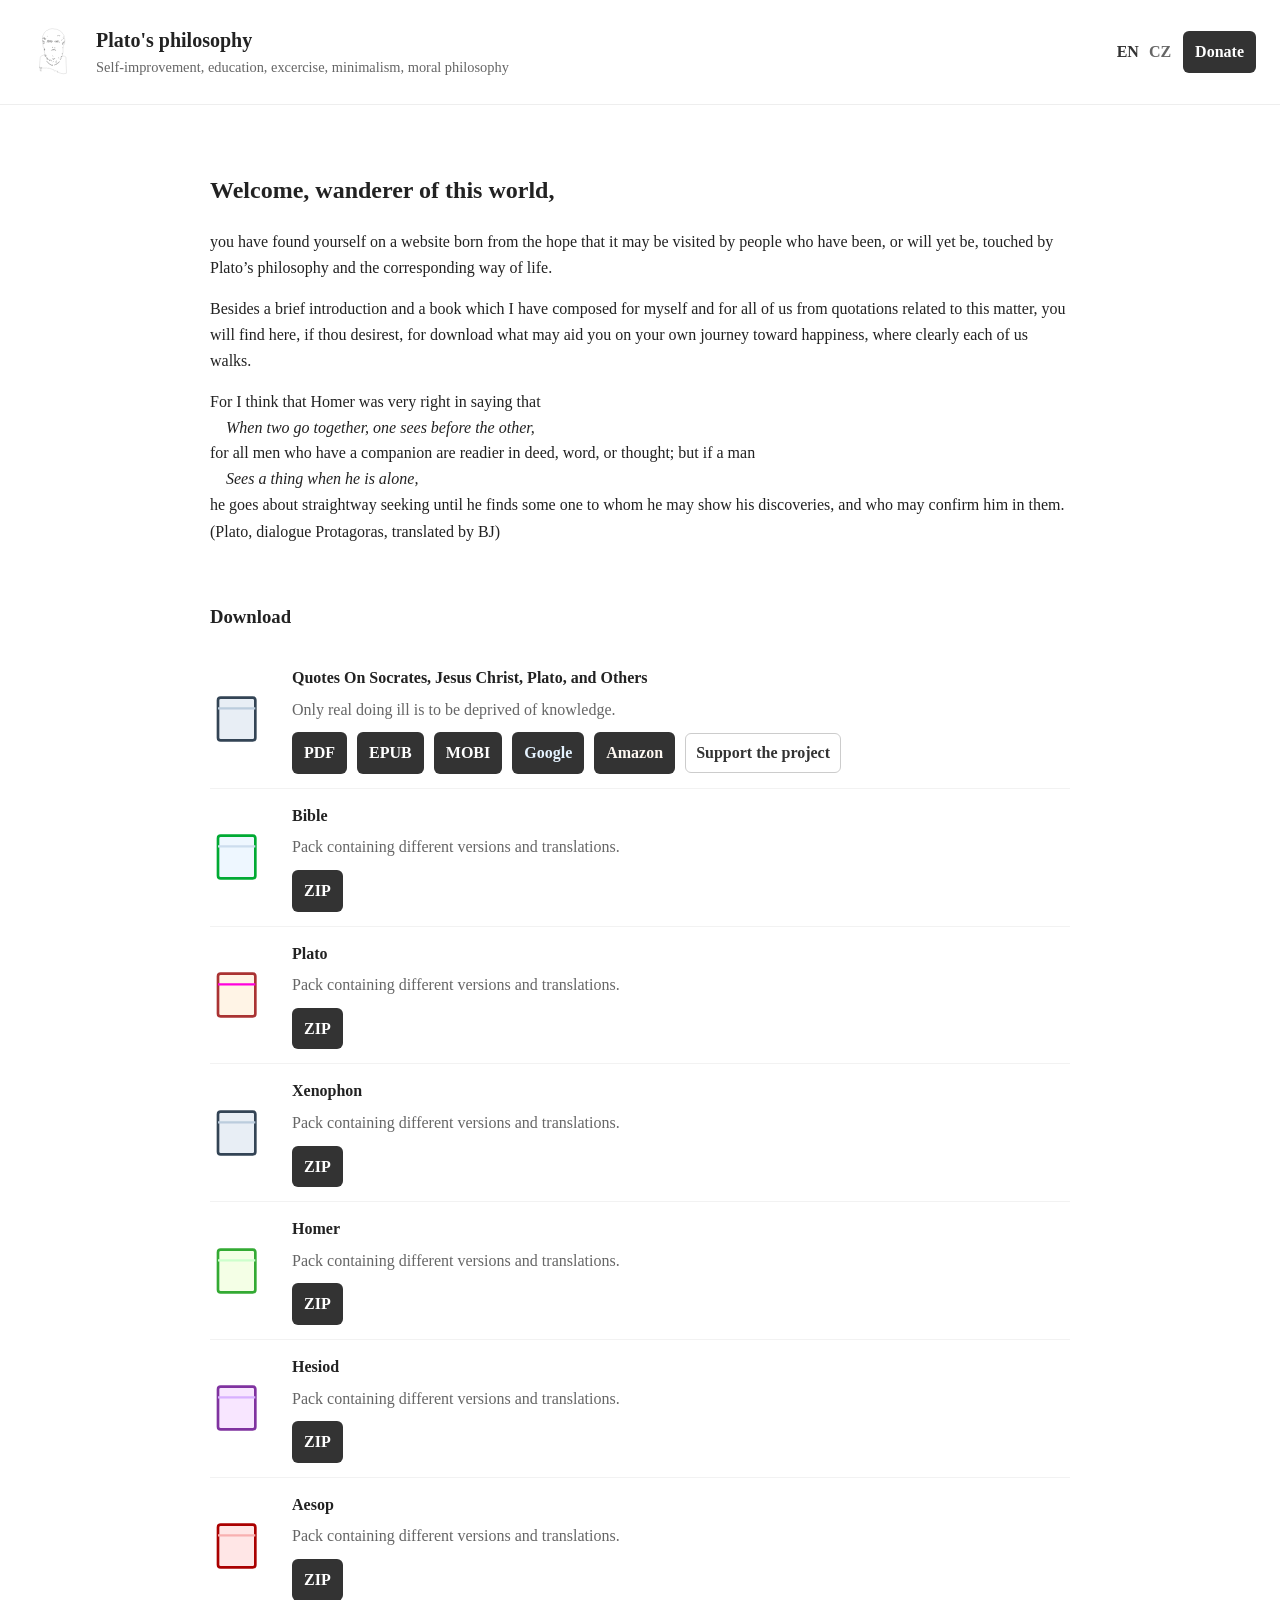
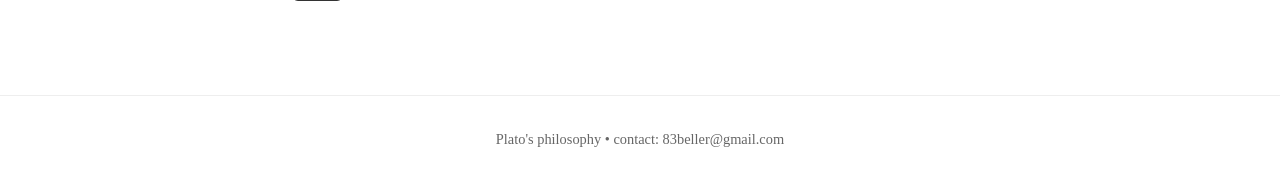
==== index.html @ 2edc49b0 "small changes, added google partner center link for book of quotes" ====
<!doctype html>
<html lang="en">
<head>
  <!-- Google tag (gtag.js) -->
  <script async src="https://www.googletagmanager.com/gtag/js?id=G-R5ME9G4DLS"></script>
  <script>
    window.dataLayer = window.dataLayer || [];
    function gtag(){dataLayer.push(arguments);}
    gtag('js', new Date());
    gtag('config', 'G-R5ME9G4DLS');
  </script>

  <meta charset="utf-8" />
  <meta name="viewport" content="width=device-width,initial-scale=1" />
  <meta name="description" content="Plato's philosophy, self-improvement, education, excercise, minimalism, moral philosophy">
  <title>Plato's philosophy and way of life</title>
  <link rel="icon" href="./favicon.svg" type="image/svg+xml">
  <link rel="stylesheet" href="index.css">
</head>
<body>


  <header class="site-header">
    <div class="brand">
      <img src="./foto/plato/in-louvre/02-56px-no-border.svg" class="logo" width="56" height="56" alt="Plato in louvre">
      <div>
        <h1>Plato's philosophy</h1>
        <p class="tag">Self-improvement, education, excercise, minimalism, moral philosophy</p>
      </div>
    </div>

    <nav class="top-right">
      <div class="lang-switch">
        <a href="index.html" class="active">EN</a>
        <a href="index-cs.html">CZ</a>
      </div>
      <a class="donate" href="donate-en.html">Donate</a>
    </nav>
  </header>


  <main class="container">

    <section class="intro">
      <h2>Welcome, wanderer of this world,</h2>
      <p>
        you have found yourself on a website born from the hope that it may be visited by people who have been, or will yet be, touched by Plato’s philosophy and the corresponding way of life.
      </p>
      <p>
        Besides a brief introduction and a book which I have composed for myself and for all of us from quotations related to this matter, you will find here, if thou desirest, for download what may aid you on your own journey toward happiness, where clearly each of us walks.
      </p>
      <p class="quote">
        For I think that Homer was very right in saying that<br>
        <span class="inner-quote">
          When two go together, one sees before the other,
        </span>
        for all men who have a companion are readier in deed, word, or thought; but if a man<br>
        <span class="inner-quote">
          Sees a thing when he is alone,
        </span>
        he goes about straightway seeking until he finds some one to whom he may show his discoveries, and who may confirm him in them.
      </p>
      <p class="signature">
        (Plato, dialogue Protagoras, translated by BJ)
      </p>
    </section>

    <section class="books">
      <h3>Download</h3>

      <article class="book">
        <svg class="book-ico" width="64" height="64" viewBox="0 0 24 24" aria-hidden="true">
          <rect x="3" y="4" width="14" height="16" rx="1" fill="#e8eef5" stroke="#345"/>
          <path d="M3 8h14" stroke="#bcd" stroke-width="0.8"/>
        </svg>
        <div class="meta">
          <h4>Quotes On Socrates, Jesus Christ, Plato, and Others</h4>
          <p>Only real doing ill is to be deprived of knowledge.</p>
          <div class="actions">
            <a class="download" href="books/en/quotes.pdf" download>PDF</a>
            <a class="download" href="books/en/quotes.epub" download>EPUB</a>
            <a class="download" href="books/en/quotes.mobi" download>MOBI</a>
            <a class="download google" href="https://play.google.com/store/books/details?id=XtoEEgAAQBAJ" target="_blank" rel="noopener noreferrer">Google</a>
            <a class="download amazon" href="https://www.amazon.com/dp/B0HGR6JM19/" target="_blank" rel="noopener noreferrer">Amazon</a>
            <a class="donate-small" href="donate-en.html" rel="noopener noreferrer">Support the project</a>
          </div>
        </div>
      </article>

      <article class="book">
        <svg class="book-ico" width="64" height="64" viewBox="0 0 24 24" aria-hidden="true">
          <rect x="3" y="4" width="14" height="16" rx="1" fill="#eef7ff" stroke="#0a3"/>
          <path d="M3 8h14" stroke="#cde" stroke-width="0.8"/>
        </svg>
        <div class="meta">
          <h4>Bible</h4>
          <p>Pack containing different versions and translations.</p>
          <div class="actions">
            <a class="download" href="books/en/bible.zip" download>ZIP</a>
          </div>
        </div>
      </article>

      <article class="book">
        <svg class="book-ico" width="64" height="64" viewBox="0 0 24 24" aria-hidden="true">
          <rect x="3" y="4" width="14" height="16" rx="1" fill="#fff4e6" stroke="#a33"/>
          <path d="M3 8h14" stroke="#f0d" stroke-width="0.8"/>
        </svg>
        <div class="meta">
          <h4>Plato</h4>
          <p>Pack containing different versions and translations.</p>
          <div class="actions">
            <a class="download" href="books/en/plato.zip" download>ZIP</a>
          </div>
        </div>
      </article>

      <article class="book">
        <svg class="book-ico" width="64" height="64" viewBox="0 0 24 24" aria-hidden="true">
          <rect x="3" y="4" width="14" height="16" rx="1" fill="#e8eef5" stroke="#345"/>
          <path d="M3 8h14" stroke="#bcd" stroke-width="0.8"/>
        </svg>
        <div class="meta">
          <h4>Xenophon</h4>
          <p>Pack containing different versions and translations.</p>
          <div class="actions">
            <a class="download" href="books/en/xenophon.zip" download>ZIP</a>
          </div>
        </div>
      </article>

      <article class="book">
        <svg class="book-ico" width="64" height="64" viewBox="0 0 24 24" aria-hidden="true">
          <rect x="3" y="4" width="14" height="16" rx="1" fill="#f4ffe6" stroke="#3a3"/>
          <path d="M3 8h14" stroke="#cfc" stroke-width="0.8"/>
        </svg>
        <div class="meta">
          <h4>Homer</h4>
          <p>Pack containing different versions and translations.</p>
          <div class="actions">
            <a class="download" href="books/en/homer.zip" download>ZIP</a>
          </div>
        </div>
      </article>

      <article class="book">
        <svg class="book-ico" width="64" height="64" viewBox="0 0 24 24" aria-hidden="true">
          <rect x="3" y="4" width="14" height="16" rx="1" fill="#f8e6ff" stroke="#8033a0"/>
          <path d="M3 8h14" stroke="#d8b0ff" stroke-width="0.8"/>
        </svg>
        <div class="meta">
          <h4>Hesiod</h4>
          <p>Pack containing different versions and translations.</p>
          <div class="actions">
            <a class="download" href="books/en/hesiod.zip" download>ZIP</a>
          </div>
        </div>
      </article>

      <article class="book">
        <svg class="book-ico" width="64" height="64" viewBox="0 0 24 24" aria-hidden="true">
          <rect x="3" y="4" width="14" height="16" rx="1" fill="#ffe6e6" stroke="#a00"/>
          <path d="M3 8h14" stroke="#f8b0b0" stroke-width="0.8"/>
        </svg>
        <div class="meta">
          <h4>Aesop</h4>
          <p>Pack containing different versions and translations.</p>
          <div class="actions">
            <a class="download" href="books/en/aesop.zip" download>ZIP</a>
          </div>
        </div>
      </article>

    </section>

  </main>


  <footer class="site-footer">
    <p>Plato's philosophy • contact: 83beller&#64;gmail&#46;com</p>
  </footer>


</body>
</html>
---- index.css ----
:root {
  --bg: #fff;
  --text: #222;
  --muted: #666;
  --accent: #333;
  --maxw: 900px;
  font-family: "Georgia", serif;
  color-scheme: light;
}

* {
  box-sizing: border-box;
}

body {
  margin: 0;
  background: var(--bg);
  color: var(--text);
  line-height: 1.6;
}

.site-header {
  display: flex;
  justify-content: space-between;
  align-items: center;
  padding: 24px;
  border-bottom: 1px solid #eee;
}

.brand {
  display: flex;
  gap: 16px;
  align-items: center;
}

.brand h1 {
  margin: 0;
  font-size: 1.25rem;
}

.brand .tag {
  margin: 0;
  color: var(--muted);
  font-size: 0.9rem;
}

.logo {
  flex: 0 0 56px;
}

.top-right {
  display: flex;
  align-items: center;
  gap: 12px;
}

.lang-switch a {
  margin-left: 6px;
  text-decoration: none;
  color: var(--muted);
  font-weight: 600;
}

.lang-switch a.active {
  color: var(--accent);
}

.donate {
  padding: 8px 12px;
  background: #333;
  color: #fff;
  text-decoration: none;
  border-radius: 6px;
  font-weight: 700;
}

.home-link {
  padding: 8px 12px;
  background: #333;
  color: white;
  text-decoration: none;
  border-radius: 6px;
  font-weight: 700;
}

.container {
  max-width: var(--maxw);
  margin: 36px auto;
  padding: 30px 20px 0;
}

.intro h2 {
  margin-top: 0;
  font-family: Georgia, serif;
}

.books {
  margin-top: 58px;
}

.book {
  display: flex;
  gap: 18px;
  align-items: center;
  padding: 14px 0;
  border-top: 1px solid #f2f2f2;
}

.book:first-of-type {
  border-top: none;
}

.book-ico {
  flex: 0 0 64px;
}

.meta h4 {
  margin: 0 0 6px 0;
}

.meta p {
  margin: 0 0 10px 0;
  color: var(--muted);
}

.actions {
  display: flex;
  gap: 10px;
  align-items: center;
  flex-wrap: wrap;
}

.download {
  display: inline-block;
  padding: 8px 12px;
  background: #333;
  color: #fff;
  text-decoration: none;
  border-radius: 6px;
  font-weight: 700;
}

.download.google {
  color: #E5F3FF;
}
.download.google:hover {
  color: #5A94E6;
}

.download.amazon {
  color: #FFF9F2;
}
.download.amazon:hover {
  color: #FF7A26;
}

.donate-small {
  display: inline-block;
  padding: 6px 10px;
  background: #fdfdfd transparent;
  border: 1px solid #ccc;
  color: #333;
  text-decoration: none;
  border-radius: 6px;
  font-weight: 700;
}
.donate-small:hover {
  transition: box-shadow 0.3s linear;
  box-shadow:
    0 0 5px 5px rgba(220, 220, 220, 0.45)
}

.site-footer {
  border-top: 1px solid #eee;
  margin-top: 80px;
  padding: 18px;
  text-align: center;
  color: var(--muted);
  font-size: 0.9rem;
}

.quote {
  margin-bottom: 0.1rem;
}

.quote > .inner-quote {
  display: block;
  margin-left: 1rem;
  font-style: italic;
}

.quote + .signature {
  margin-top: 0rem;
}

@media (max-width: 640px) {
  .book {
    gap: 12px;
  }

  .brand h1 {
    font-size: 1rem;
  }
}

@media (max-width: 340px) {
  .book-ico {display: none}
}
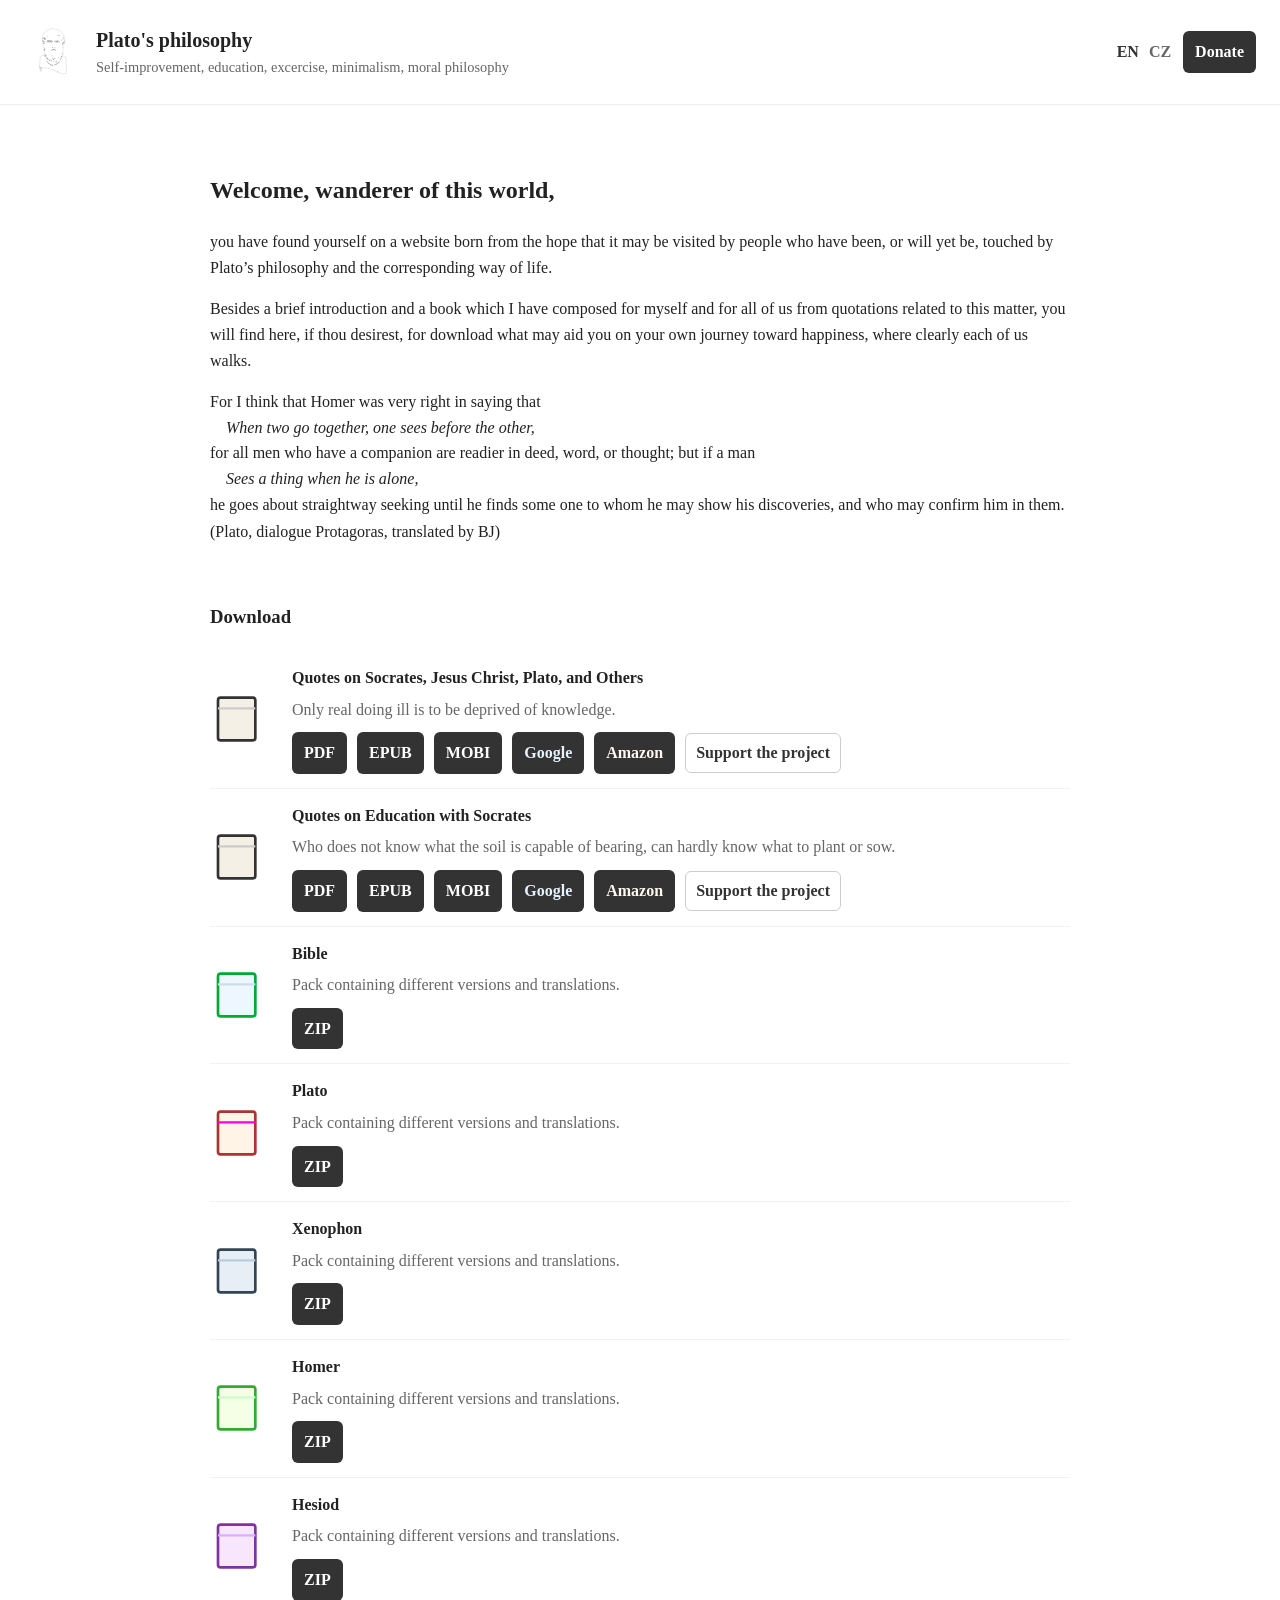
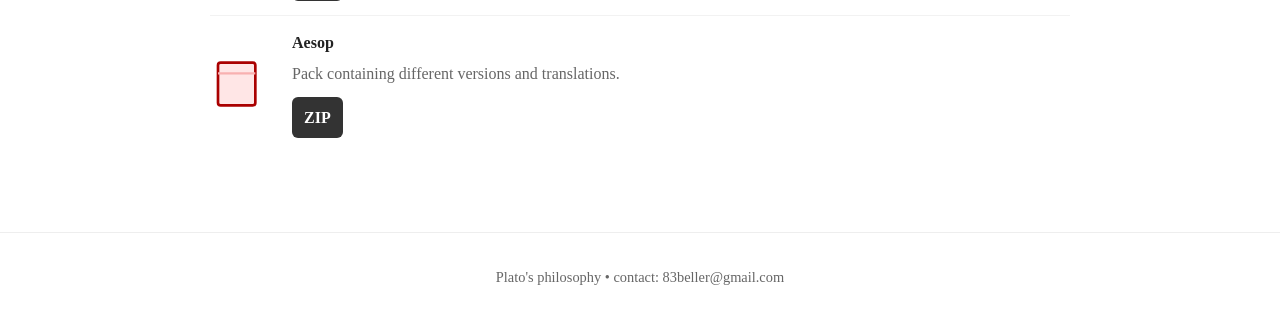
==== commit cbd0a55c: "quotes 2 book added" ====
--- a/index.html
+++ b/index.html
@@ -70,16 +70,16 @@
 
       <article class="book">
         <svg class="book-ico" width="64" height="64" viewBox="0 0 24 24" aria-hidden="true">
-          <rect x="3" y="4" width="14" height="16" rx="1" fill="#e8eef5" stroke="#345"/>
-          <path d="M3 8h14" stroke="#bcd" stroke-width="0.8"/>
-        </svg>
-        <div class="meta">
-          <h4>Quotes On Socrates, Jesus Christ, Plato, and Others</h4>
+          <rect x="3" y="4" width="14" height="16" rx="1" fill="#f5f0e6" stroke="#333"/>
+          <path d="M3 8h14" stroke="#ccc" stroke-width="0.8"/>
+        </svg>
+        <div class="meta">
+          <h4>Quotes on Socrates, Jesus Christ, Plato, and Others</h4>
           <p>Only real doing ill is to be deprived of knowledge.</p>
           <div class="actions">
-            <a class="download" href="books/en/quotes.pdf" download>PDF</a>
-            <a class="download" href="books/en/quotes.epub" download>EPUB</a>
-            <a class="download" href="books/en/quotes.mobi" download>MOBI</a>
+            <a class="download" href="books/en/quotes_1.pdf" download>PDF</a>
+            <a class="download" href="books/en/quotes_1.epub" download>EPUB</a>
+            <a class="download" href="books/en/quotes_1.mobi" download>MOBI</a>
             <a class="download google" href="https://play.google.com/store/books/details?id=XtoEEgAAQBAJ" target="_blank" rel="noopener noreferrer">Google</a>
             <a class="download amazon" href="https://www.amazon.com/dp/B0HGR6JM19/" target="_blank" rel="noopener noreferrer">Amazon</a>
             <a class="donate-small" href="donate-en.html" rel="noopener noreferrer">Support the project</a>
@@ -89,6 +89,25 @@
 
       <article class="book">
         <svg class="book-ico" width="64" height="64" viewBox="0 0 24 24" aria-hidden="true">
+          <rect x="3" y="4" width="14" height="16" rx="1" fill="#f5f0e6" stroke="#333"/>
+          <path d="M3 8h14" stroke="#ccc" stroke-width="0.8"/>
+        </svg>
+        <div class="meta">
+          <h4>Quotes on Education with Socrates</h4>
+          <p>Who does not know what the soil is capable of bearing, can hardly know what to plant or sow.</p>
+          <div class="actions">
+            <a class="download" href="books/en/quotes_2.pdf" download>PDF</a>
+            <a class="download" href="books/en/quotes_2.epub" download>EPUB</a>
+            <a class="download" href="books/en/quotes_2.mobi" download>MOBI</a>
+            <a class="download google" href="https://play.google.com/store/books/details?id=lwAWEgAAQBAJ" target="_blank" rel="noopener noreferrer">Google</a>
+            <a class="download amazon" href="" target="_blank" rel="noopener noreferrer">Amazon</a>
+            <a class="donate-small" href="donate-en.html" rel="noopener noreferrer">Support the project</a>
+          </div>
+        </div>
+      </article>
+
+      <article class="book">
+        <svg class="book-ico" width="64" height="64" viewBox="0 0 24 24" aria-hidden="true">
           <rect x="3" y="4" width="14" height="16" rx="1" fill="#eef7ff" stroke="#0a3"/>
           <path d="M3 8h14" stroke="#cde" stroke-width="0.8"/>
         </svg>
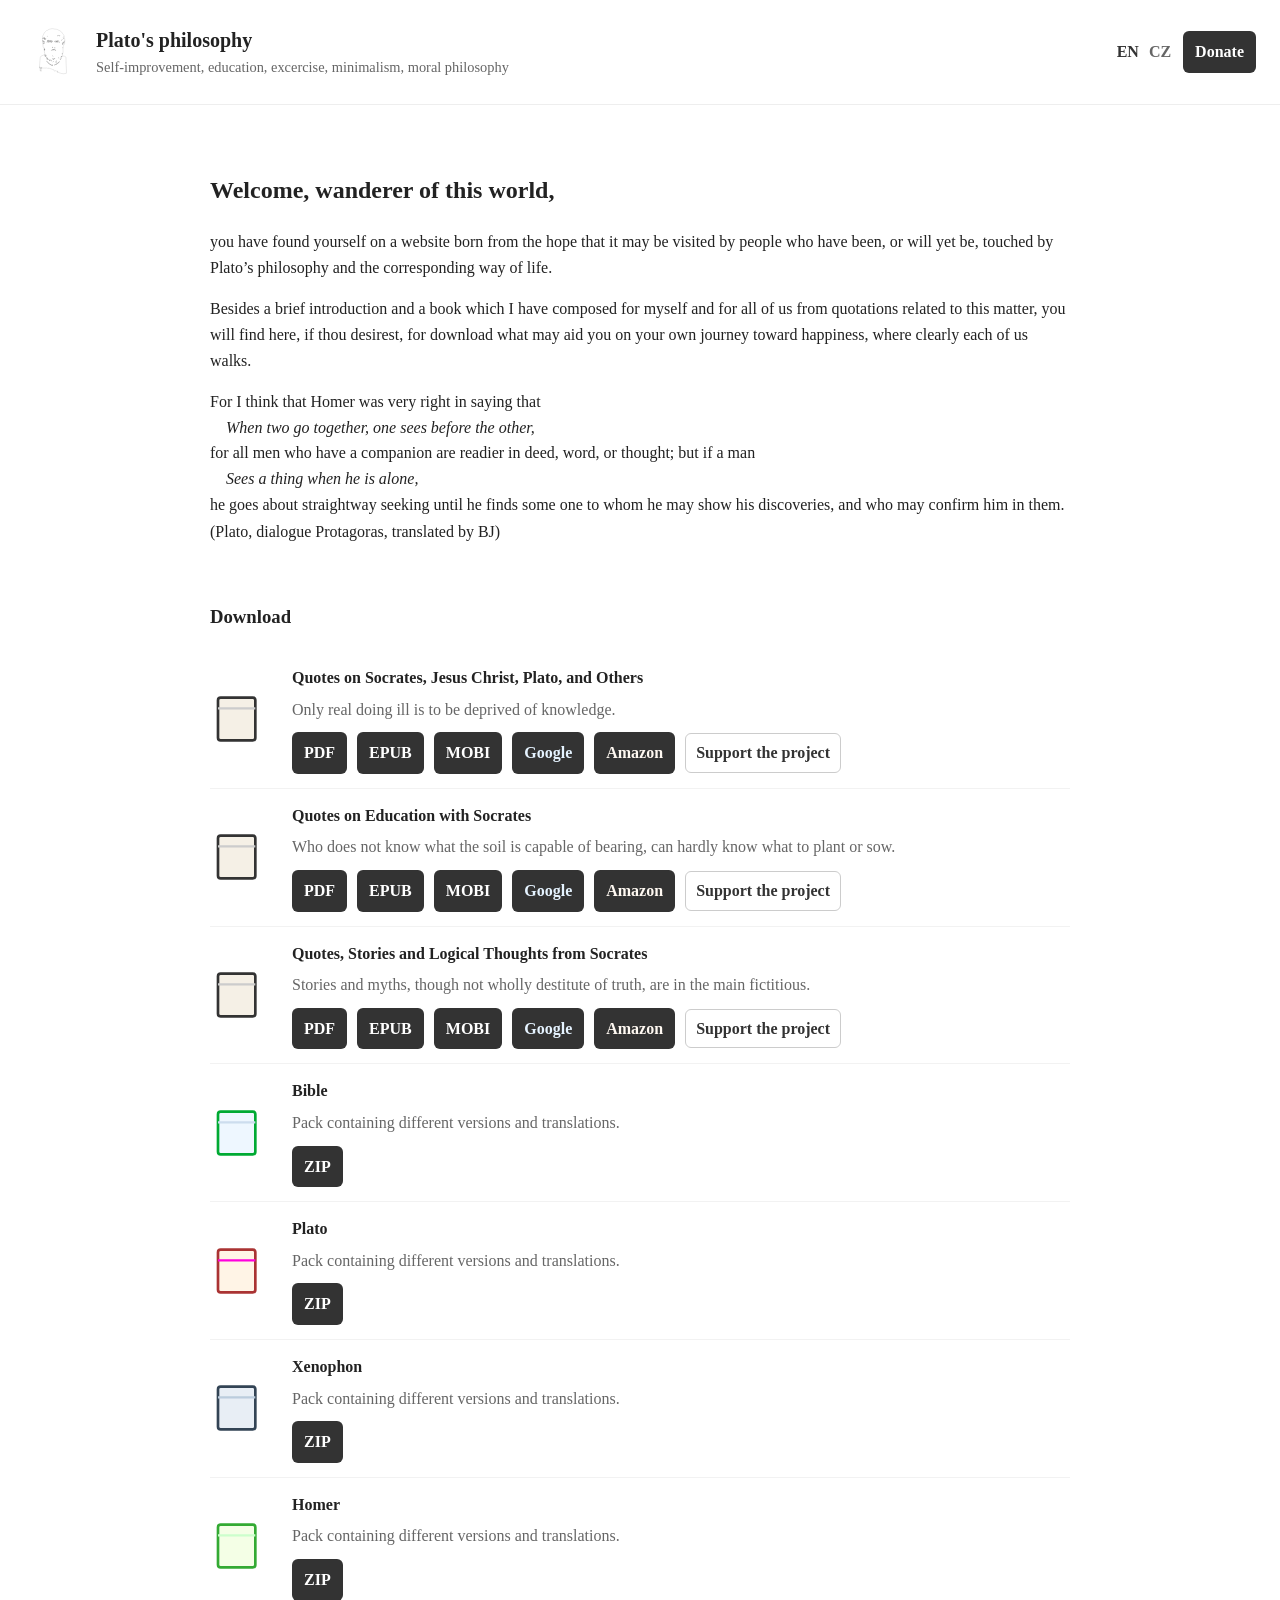
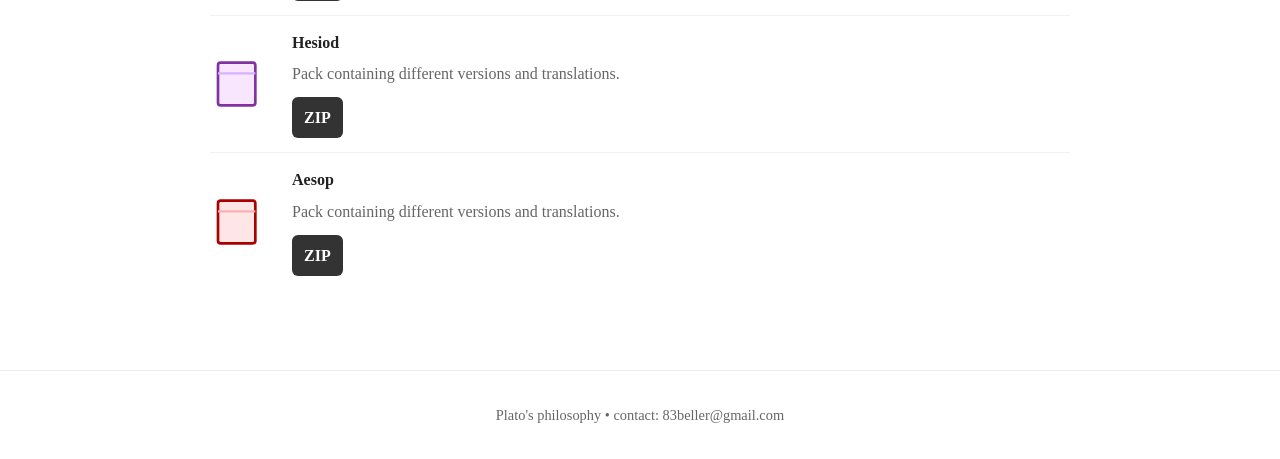
==== commit 2c222723: "book 3 of quotes added" ====
--- a/index.html
+++ b/index.html
@@ -81,7 +81,7 @@
             <a class="download" href="books/en/quotes_1.epub" download>EPUB</a>
             <a class="download" href="books/en/quotes_1.mobi" download>MOBI</a>
             <a class="download google" href="https://play.google.com/store/books/details?id=XtoEEgAAQBAJ" target="_blank" rel="noopener noreferrer">Google</a>
-            <a class="download amazon" href="https://www.amazon.com/dp/B0HGR6JM19/" target="_blank" rel="noopener noreferrer">Amazon</a>
+            <a class="download amazon" href="https://www.amazon.com/dp/B0HGR6JM19" target="_blank" rel="noopener noreferrer">Amazon</a>
             <a class="donate-small" href="donate-en.html" rel="noopener noreferrer">Support the project</a>
           </div>
         </div>
@@ -100,6 +100,25 @@
             <a class="download" href="books/en/quotes_2.epub" download>EPUB</a>
             <a class="download" href="books/en/quotes_2.mobi" download>MOBI</a>
             <a class="download google" href="https://play.google.com/store/books/details?id=lwAWEgAAQBAJ" target="_blank" rel="noopener noreferrer">Google</a>
+            <a class="download amazon" href="https://www.amazon.com/dp/B0HM11CRM6" target="_blank" rel="noopener noreferrer">Amazon</a>
+            <a class="donate-small" href="donate-en.html" rel="noopener noreferrer">Support the project</a>
+          </div>
+        </div>
+      </article>
+
+      <article class="book">
+        <svg class="book-ico" width="64" height="64" viewBox="0 0 24 24" aria-hidden="true">
+          <rect x="3" y="4" width="14" height="16" rx="1" fill="#f5f0e6" stroke="#333"/>
+          <path d="M3 8h14" stroke="#ccc" stroke-width="0.8"/>
+        </svg>
+        <div class="meta">
+          <h4>Quotes, Stories and Logical Thoughts from Socrates</h4>
+          <p>Stories and myths, though not wholly destitute of truth, are in the main fictitious.</p>
+          <div class="actions">
+            <a class="download" href="books/en/quotes_3.pdf" download>PDF</a>
+            <a class="download" href="books/en/quotes_3.epub" download>EPUB</a>
+            <a class="download" href="books/en/quotes_3.mobi" download>MOBI</a>
+            <a class="download google" href="" target="_blank" rel="noopener noreferrer">Google</a>
             <a class="download amazon" href="" target="_blank" rel="noopener noreferrer">Amazon</a>
             <a class="donate-small" href="donate-en.html" rel="noopener noreferrer">Support the project</a>
           </div>
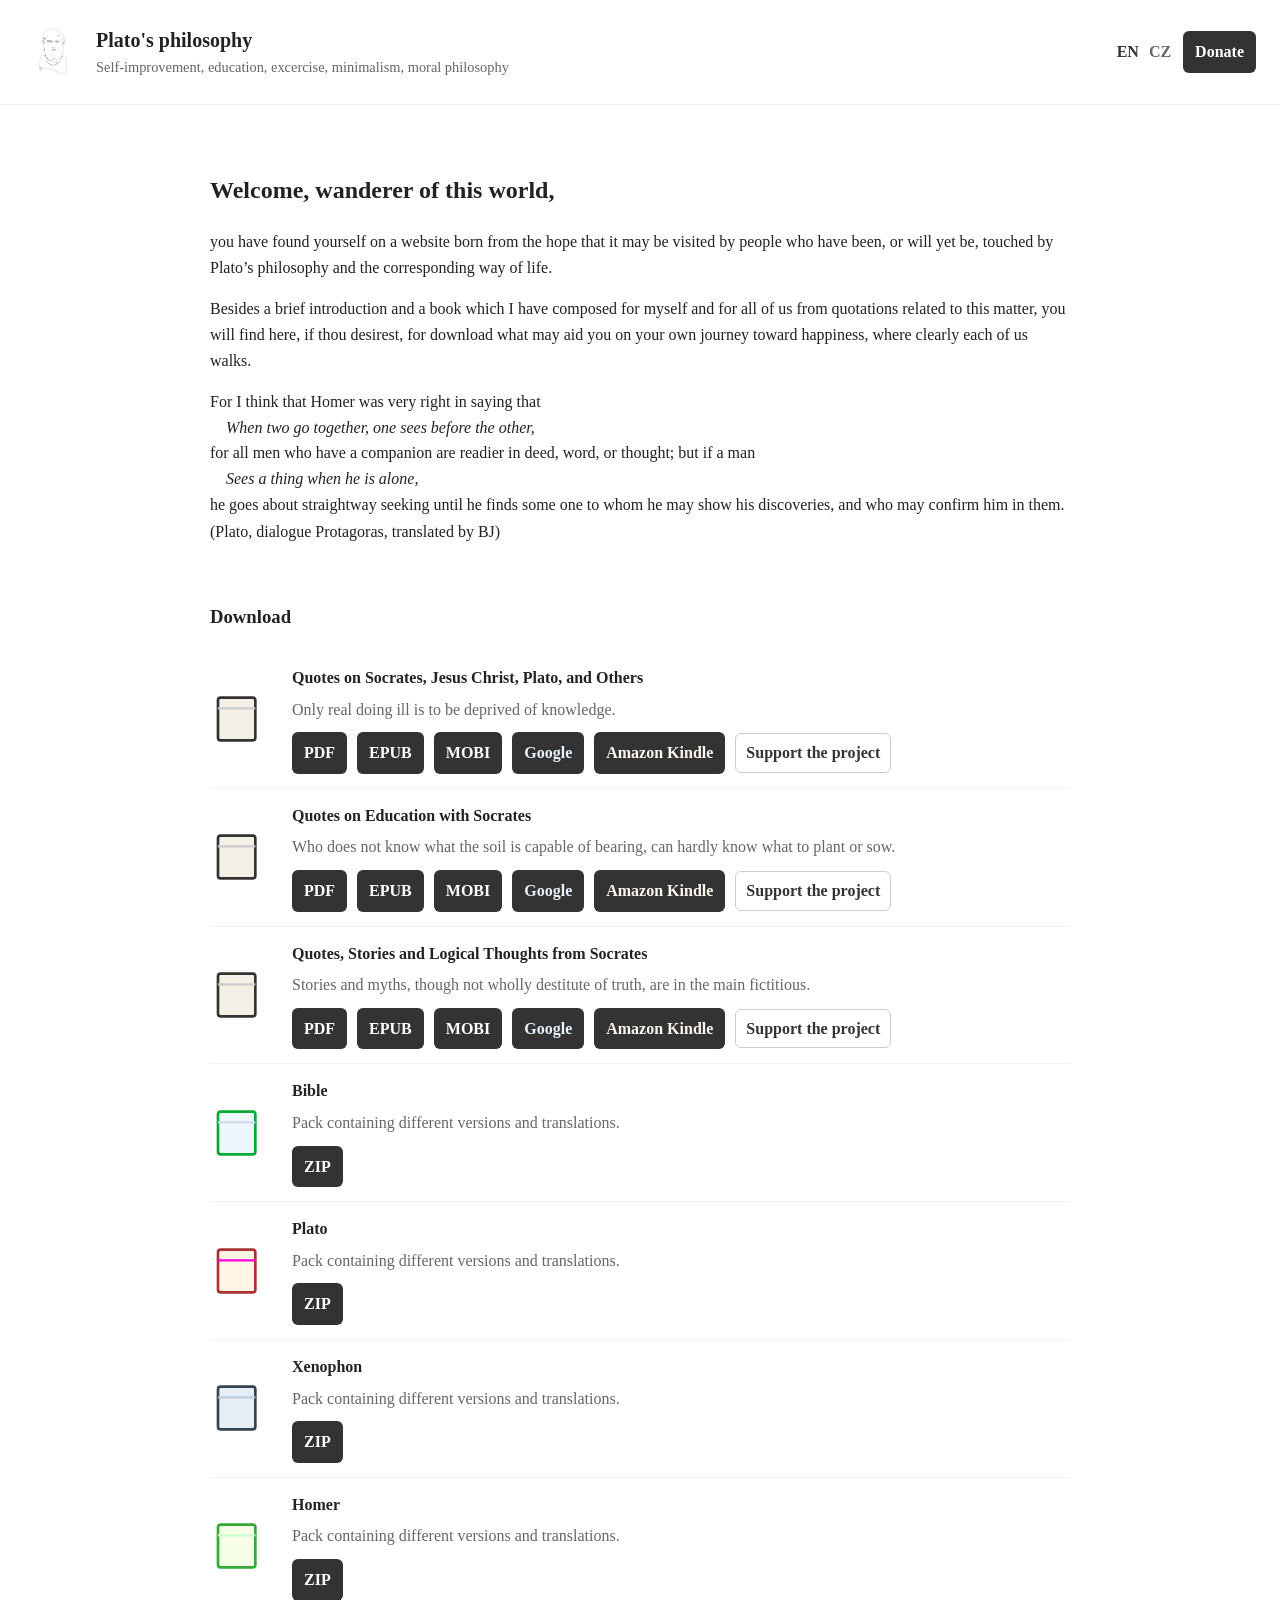
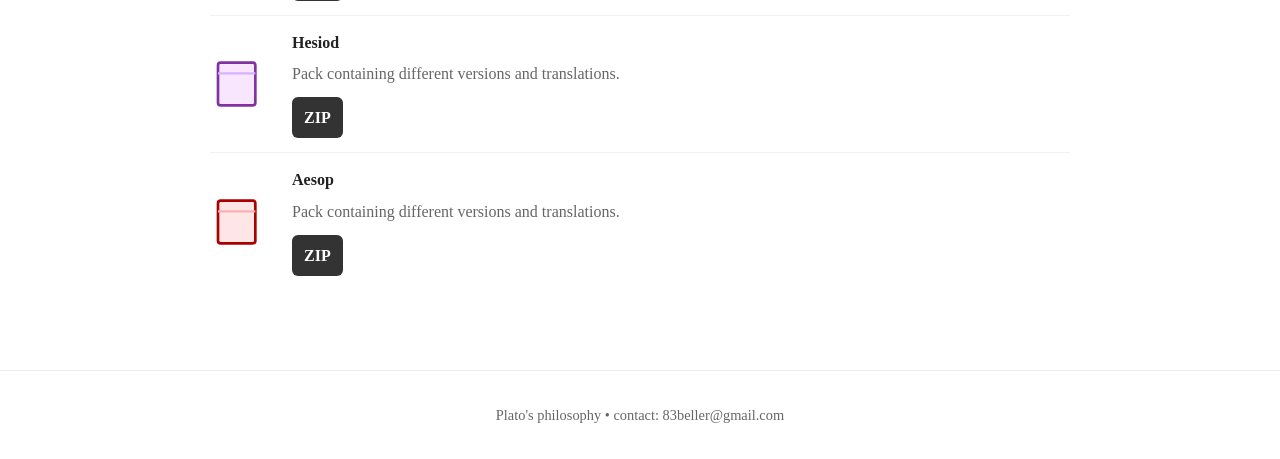
==== commit 85a3e844: "after english version checked against BJ historical volumes" ====
--- a/index.html
+++ b/index.html
@@ -81,7 +81,7 @@
             <a class="download" href="books/en/quotes_1.epub" download>EPUB</a>
             <a class="download" href="books/en/quotes_1.mobi" download>MOBI</a>
             <a class="download google" href="https://play.google.com/store/books/details?id=XtoEEgAAQBAJ" target="_blank" rel="noopener noreferrer">Google</a>
-            <a class="download amazon" href="https://www.amazon.com/dp/B0HGR6JM19" target="_blank" rel="noopener noreferrer">Amazon</a>
+            <a class="download amazon" href="https://www.amazon.com/dp/B0HGR6JM19" target="_blank" rel="noopener noreferrer">Amazon Kindle</a>
             <a class="donate-small" href="donate-en.html" rel="noopener noreferrer">Support the project</a>
           </div>
         </div>
@@ -100,7 +100,7 @@
             <a class="download" href="books/en/quotes_2.epub" download>EPUB</a>
             <a class="download" href="books/en/quotes_2.mobi" download>MOBI</a>
             <a class="download google" href="https://play.google.com/store/books/details?id=lwAWEgAAQBAJ" target="_blank" rel="noopener noreferrer">Google</a>
-            <a class="download amazon" href="https://www.amazon.com/dp/B0HM11CRM6" target="_blank" rel="noopener noreferrer">Amazon</a>
+            <a class="download amazon" href="https://www.amazon.com/dp/B0HM11CRM6" target="_blank" rel="noopener noreferrer">Amazon Kindle</a>
             <a class="donate-small" href="donate-en.html" rel="noopener noreferrer">Support the project</a>
           </div>
         </div>
@@ -119,7 +119,7 @@
             <a class="download" href="books/en/quotes_3.epub" download>EPUB</a>
             <a class="download" href="books/en/quotes_3.mobi" download>MOBI</a>
             <a class="download google" href="" target="_blank" rel="noopener noreferrer">Google</a>
-            <a class="download amazon" href="" target="_blank" rel="noopener noreferrer">Amazon</a>
+            <a class="download amazon" href="https://www.amazon.com/dp/B0HN1ZBCSS" target="_blank" rel="noopener noreferrer">Amazon Kindle</a>
             <a class="donate-small" href="donate-en.html" rel="noopener noreferrer">Support the project</a>
           </div>
         </div>
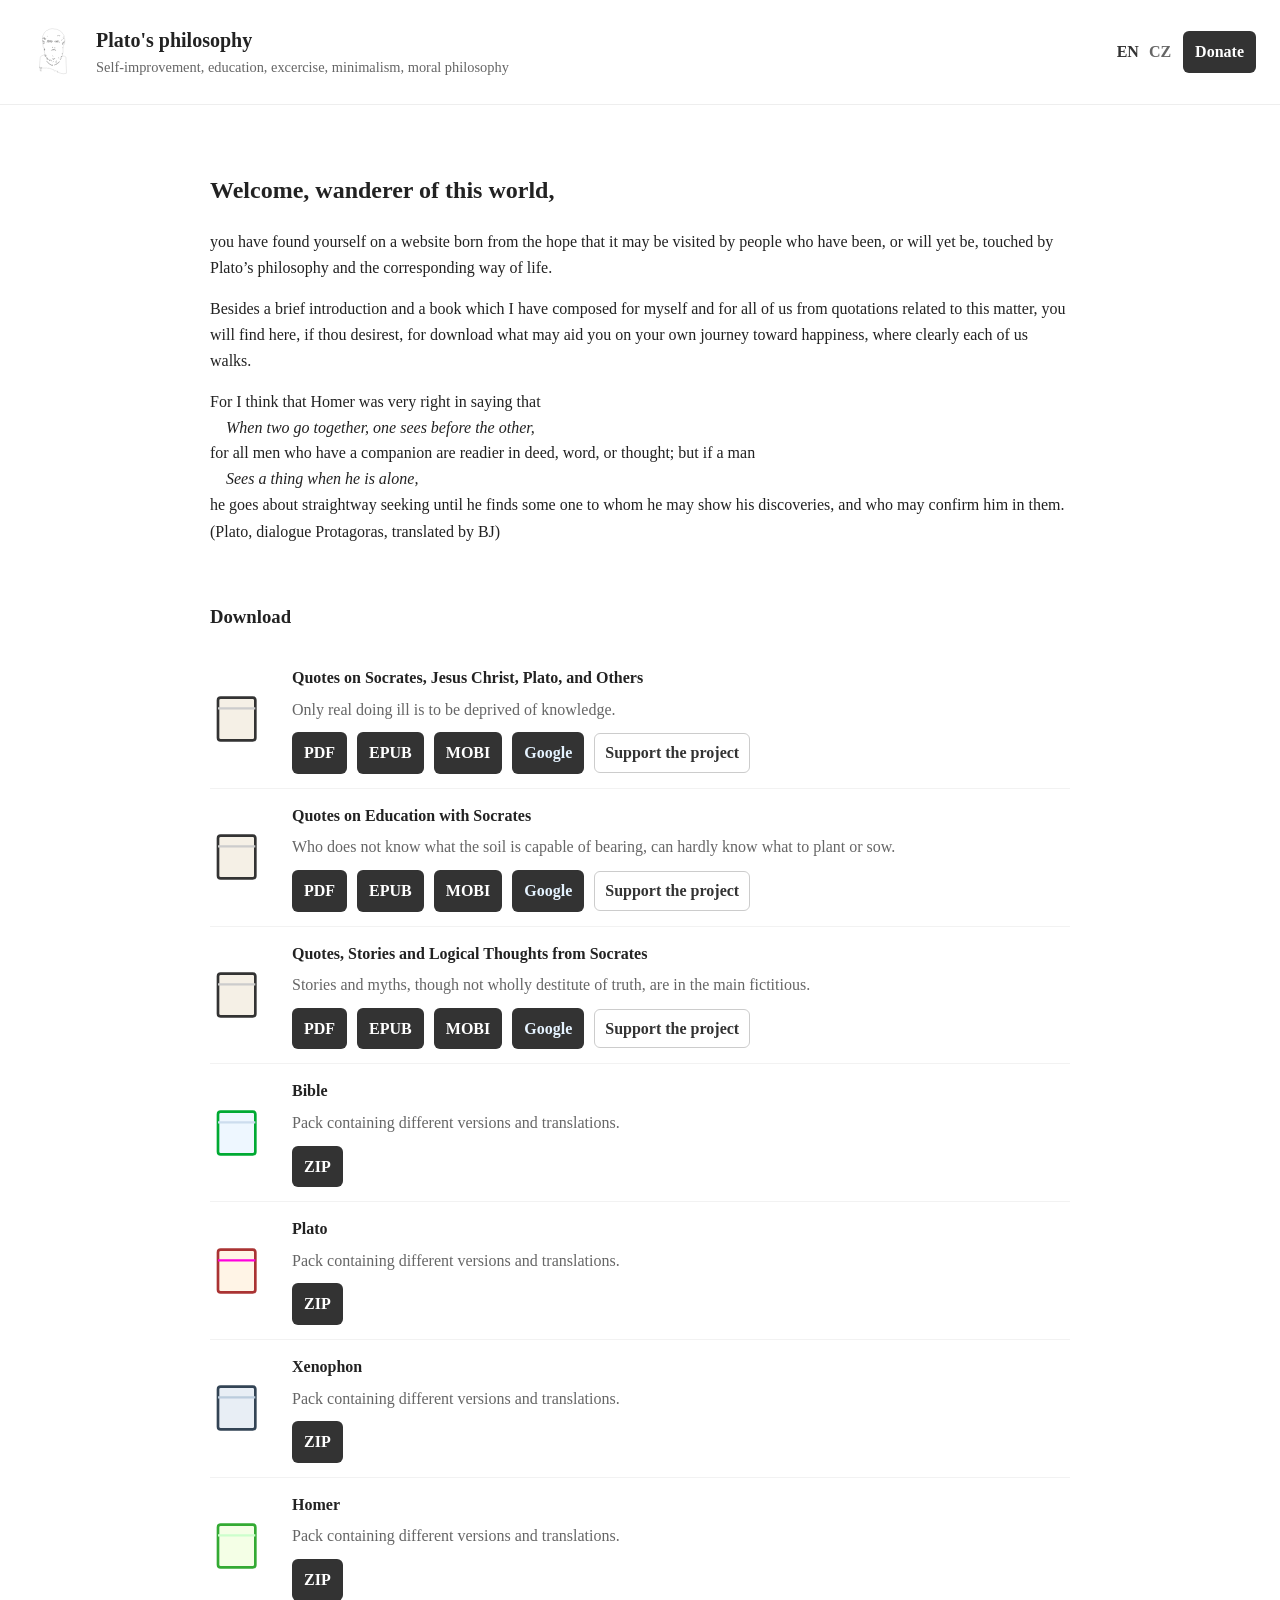
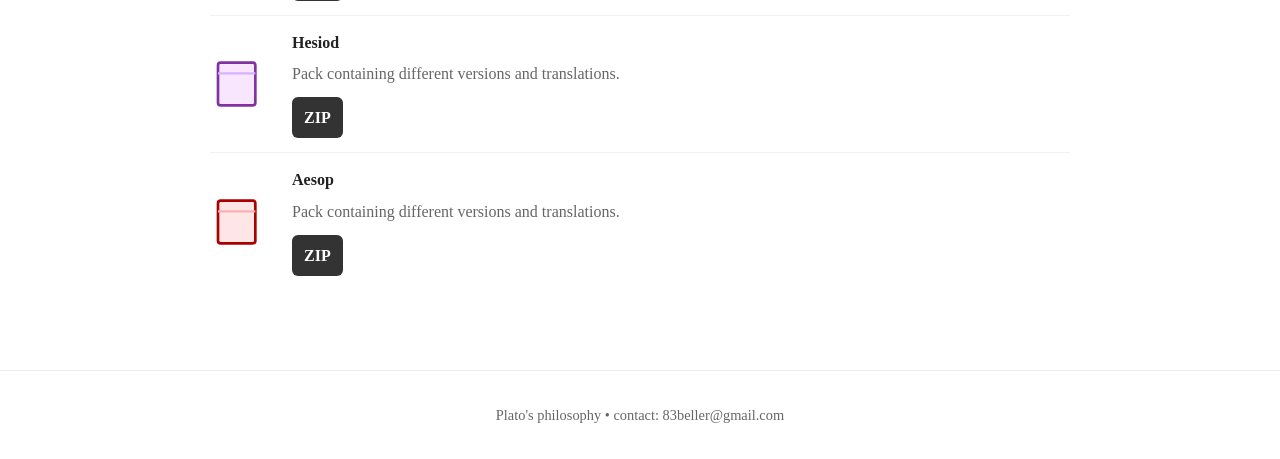
==== commit f6e3f699: "amazon remove" ====
--- a/index.html
+++ b/index.html
@@ -81,7 +81,7 @@
             <a class="download" href="books/en/quotes_1.epub" download>EPUB</a>
             <a class="download" href="books/en/quotes_1.mobi" download>MOBI</a>
             <a class="download google" href="https://play.google.com/store/books/details?id=XtoEEgAAQBAJ" target="_blank" rel="noopener noreferrer">Google</a>
-            <a class="download amazon" href="https://www.amazon.com/dp/B0HGR6JM19" target="_blank" rel="noopener noreferrer">Amazon Kindle</a>
+            <!-- <a class="download amazon" href="https://www.amazon.com/dp/B0HGR6JM19" target="_blank" rel="noopener noreferrer">Amazon Kindle</a> -->
             <a class="donate-small" href="donate-en.html" rel="noopener noreferrer">Support the project</a>
           </div>
         </div>
@@ -100,7 +100,7 @@
             <a class="download" href="books/en/quotes_2.epub" download>EPUB</a>
             <a class="download" href="books/en/quotes_2.mobi" download>MOBI</a>
             <a class="download google" href="https://play.google.com/store/books/details?id=lwAWEgAAQBAJ" target="_blank" rel="noopener noreferrer">Google</a>
-            <a class="download amazon" href="https://www.amazon.com/dp/B0HM11CRM6" target="_blank" rel="noopener noreferrer">Amazon Kindle</a>
+            <!-- <a class="download amazon" href="https://www.amazon.com/dp/B0HM11CRM6" target="_blank" rel="noopener noreferrer">Amazon Kindle</a> -->
             <a class="donate-small" href="donate-en.html" rel="noopener noreferrer">Support the project</a>
           </div>
         </div>
@@ -119,7 +119,7 @@
             <a class="download" href="books/en/quotes_3.epub" download>EPUB</a>
             <a class="download" href="books/en/quotes_3.mobi" download>MOBI</a>
             <a class="download google" href="" target="_blank" rel="noopener noreferrer">Google</a>
-            <a class="download amazon" href="https://www.amazon.com/dp/B0HN1ZBCSS" target="_blank" rel="noopener noreferrer">Amazon Kindle</a>
+            <!-- <a class="download amazon" href="https://www.amazon.com/dp/B0HN1ZBCSS" target="_blank" rel="noopener noreferrer">Amazon Kindle</a> -->
             <a class="donate-small" href="donate-en.html" rel="noopener noreferrer">Support the project</a>
           </div>
         </div>
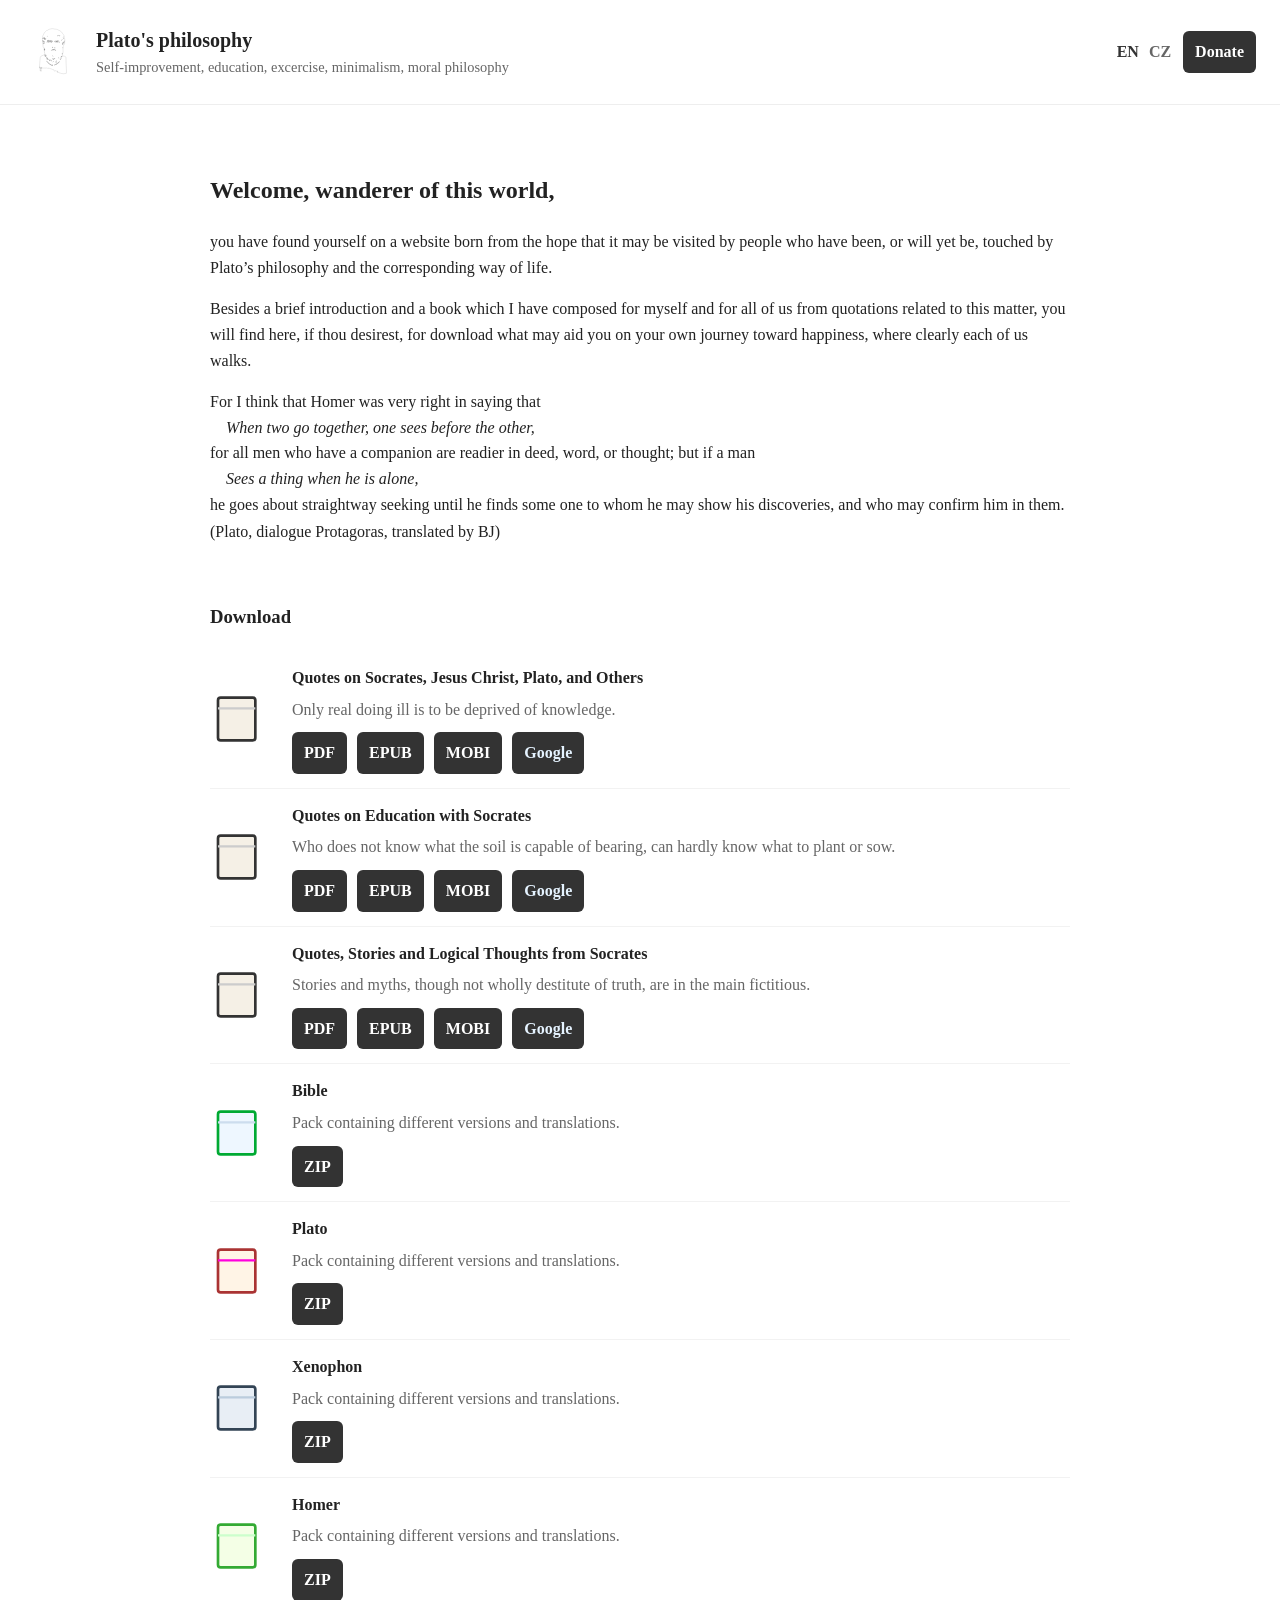
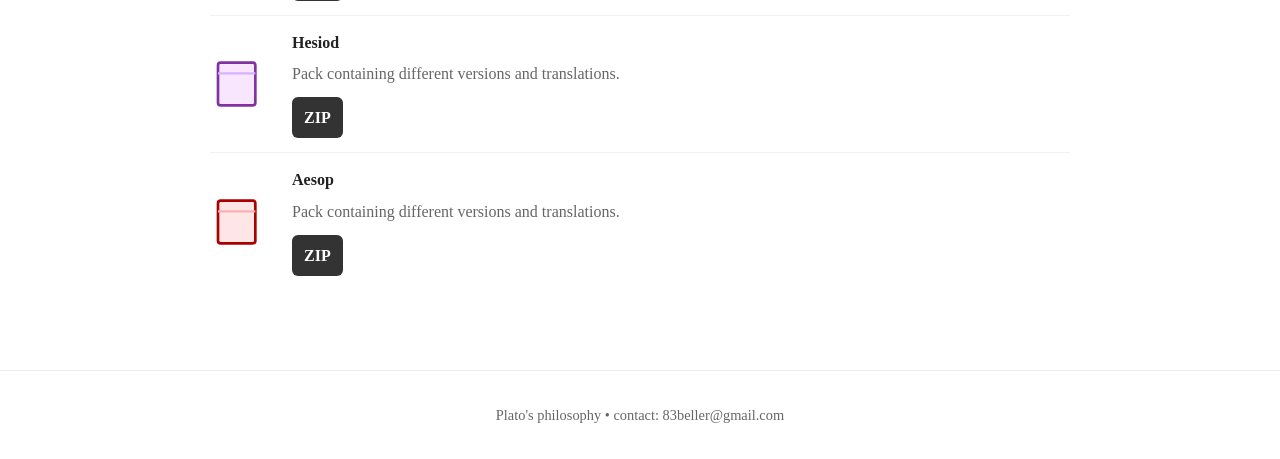
==== commit cbf58919: "no donate close to book download" ====
--- a/index.html
+++ b/index.html
@@ -82,7 +82,7 @@
             <a class="download" href="books/en/quotes_1.mobi" download>MOBI</a>
             <a class="download google" href="https://play.google.com/store/books/details?id=XtoEEgAAQBAJ" target="_blank" rel="noopener noreferrer">Google</a>
             <!-- <a class="download amazon" href="https://www.amazon.com/dp/B0HGR6JM19" target="_blank" rel="noopener noreferrer">Amazon Kindle</a> -->
-            <a class="donate-small" href="donate-en.html" rel="noopener noreferrer">Support the project</a>
+            <!-- <a class="donate-small" href="donate-en.html" rel="noopener noreferrer">Support the project</a> -->
           </div>
         </div>
       </article>
@@ -101,7 +101,7 @@
             <a class="download" href="books/en/quotes_2.mobi" download>MOBI</a>
             <a class="download google" href="https://play.google.com/store/books/details?id=lwAWEgAAQBAJ" target="_blank" rel="noopener noreferrer">Google</a>
             <!-- <a class="download amazon" href="https://www.amazon.com/dp/B0HM11CRM6" target="_blank" rel="noopener noreferrer">Amazon Kindle</a> -->
-            <a class="donate-small" href="donate-en.html" rel="noopener noreferrer">Support the project</a>
+            <!-- <a class="donate-small" href="donate-en.html" rel="noopener noreferrer">Support the project</a> -->
           </div>
         </div>
       </article>
@@ -120,7 +120,7 @@
             <a class="download" href="books/en/quotes_3.mobi" download>MOBI</a>
             <a class="download google" href="" target="_blank" rel="noopener noreferrer">Google</a>
             <!-- <a class="download amazon" href="https://www.amazon.com/dp/B0HN1ZBCSS" target="_blank" rel="noopener noreferrer">Amazon Kindle</a> -->
-            <a class="donate-small" href="donate-en.html" rel="noopener noreferrer">Support the project</a>
+            <!-- <a class="donate-small" href="donate-en.html" rel="noopener noreferrer">Support the project</a> -->
           </div>
         </div>
       </article>
